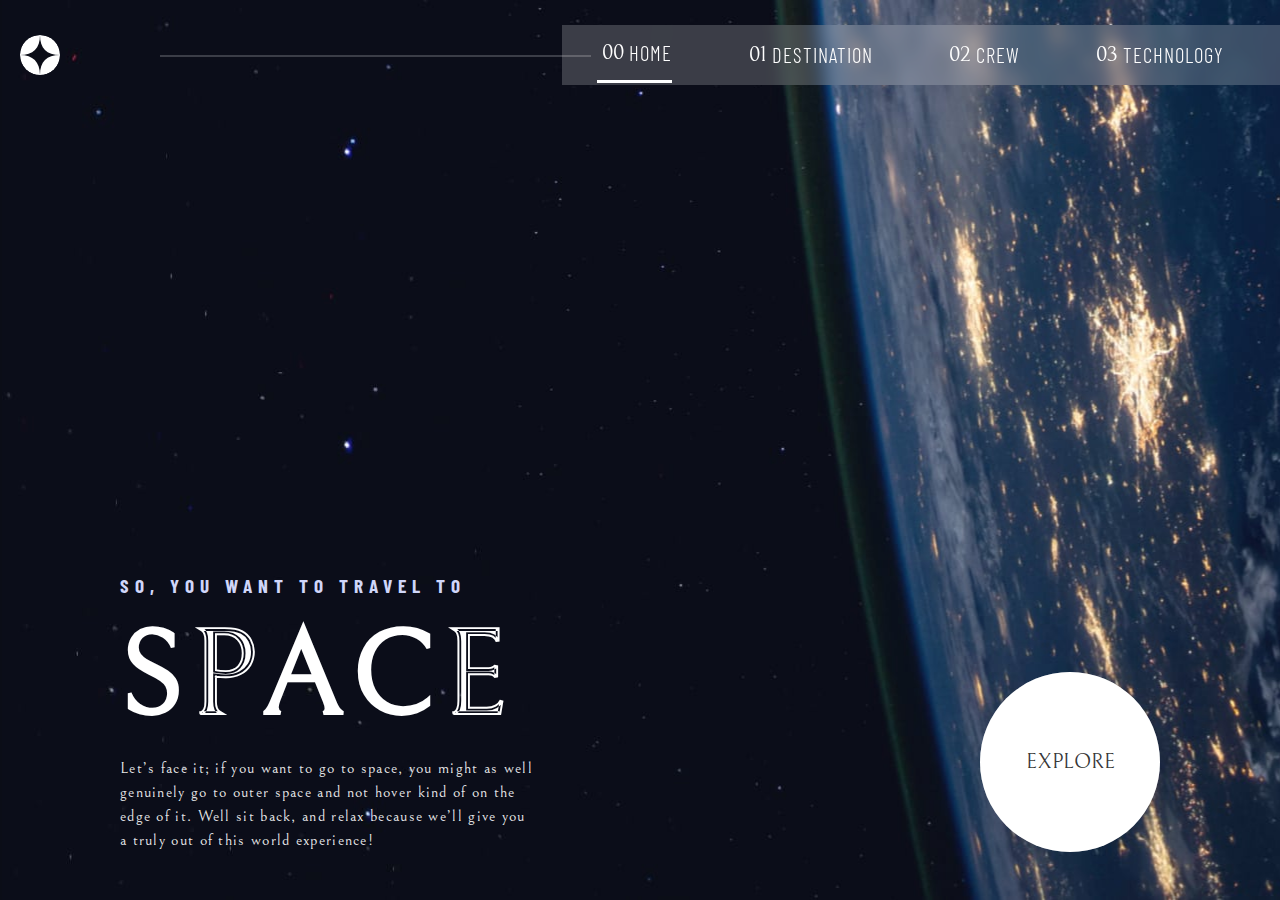
==== index.html @ 701c92e3 "commited" ====
<!DOCTYPE html>
<html lang="en">
<head>
  <meta charset="UTF-8">
  <meta name="viewport" content="width=device-width, initial-scale=1.0">

  <link rel="icon" type="image/png" sizes="32x32" href="./assets/favicon-32x32.png">
  <link rel="stylesheet" href="starter-code/shared/shared.css">
  <link rel="stylesheet" href="home.css">
  
  <title>Frontend Mentor | Space tourism website</title>
</head>
<body id="body">
  <header class="nav-container">
    <nav class="nav-bar">
      <div class="nav-logo"> </div>

      <div class="btn-container" onclick="myFunction()">
        <div class="bar1"></div>
        <div class="bar2"></div>
        <div class="bar3"></div>
      </div>
      <ul class="nav-ul">
        <li><a href="#" class="active"><span>00</span> HOME</a></li>
        <li><a href="starter-code/destination/destination-moon.html"><span>01</span> DESTINATION</a></li>
        <li><a href="starter-code/crew/crew-commander.html"><span>02</span> CREW</a></li>
        <li><a href="starter-code/technology/tech.html"><span>03</span> TECHNOLOGY</a></li>
      </ul>
    </nav>

  </header>

  <main class="main-container">
    <div class="main-text">
      <h1> So, you want to travel to <span>SPACE</span></h1>
      <p>  Let’s face it; if you want to go to space, you might as well genuinely go to 
        outer space and not hover kind of on the edge of it. Well sit back, and relax 
        because we’ll give you a truly out of this world experience!</p>
    </div>

    <div class="main-button">
      <a href="starter-code/destination/destination-moon.html">EXPLORE</a>
    </div>
  </main>


  <script src="starter-code/shared/shared.js"></script>
</body>
</html>
---- starter-code/shared/shared.css ----
@import url('https://fonts.googleapis.com/css2?family=Barlow+Condensed:ital,wght@0,100;0,200;1,100;1,200&family=Bellefair&display=swap');


:root{
    --clr-dark: 11, 13, 23;
    --clr-light: 208, 214, 249;
    --clr-white: 255, 255, 255;
}

*, *::after, *::before{
    margin: 0;
    padding: 0;
    box-sizing: border-box;
}

body{
    overflow-x: hidden;
   background-color: rgba(var(--clr-dark));
}
/*mobile nav-bar*/
/*menu toggle*/
.btn-container{
    display: inline-block;
    cursor: pointer;
    z-index: 3;
}

.bar1, .bar2, .bar3{
    width: 22px;
    height: 3px;
    background-color: white;
    margin: 5px 0;
    transition: 0.45s;
}

.change .bar1{
    transform: rotate(-45deg) translate(-11px, 6px);
}

.change .bar2{
opacity: 0;
}

.change .bar3{
    transform: rotate(45deg) translate(-5px, 0px);
}
/*end of menu toggle*/


.nav-ul{
    list-style: none;
    display: block;
    height: 100vh;
    width: 70%;
    position: absolute;
    right: 0;
    top: 0;
    background-color: rgba(255, 255, 255, .3);
    backdrop-filter: blur(1rem);
    padding: 90px 15px 0;
    margin-top: 0;
    transform: translateX(100%);
    transition: .5s ease;
    z-index: 2;
    font-family: 'Barlow Condensed', sans-serif;


}

ul.change{
    transform: translateX(0%); 
}

.nav-ul li{
    margin: 34px 0;
    display: block;
}
.nav-ul a{
    color: white;
    text-decoration: none;
    font-size: 1.7rem;
    font-weight: 500;
    letter-spacing: 3px;
    cursor: pointer;

}
.nav-ul a span{
    margin: 0 9px;
    font-family: 'Bellefair', serif;
    font-weight: 600;
    letter-spacing: 2px;
}
.nav-bar{
    display: flex;
    align-items: center;
    justify-content: space-between;
    padding: 15px 15px;
    overflow-x: hidden;
}
.nav-logo{
    height: 35px;
    width: 35px;
    background: url("../assets/shared/logo.svg") center/contain no-repeat;
    border-radius: 50%;
}

/*end of mobile nav-bar*/

 /*the titles*/
.sec-title{
    font-size: 1.4rem;
    letter-spacing: 4px;
    font-family: 'Barlow Condensed', sans-serif;
    text-align: center;
}
.sec-title span{
    margin-right: 15px;
    color: rgba(255, 255, 255, .6);
}

@media only screen and (min-width:560px) {
    .btn-container{
        display: none;
    }

    .nav-bar{
        padding: 15px 0px 0 35px;
        align-items: center;
    }
    .nav-ul{
        display: flex;
        align-items: center;
        justify-content: center;
        height: 60px;
        max-width: 550px;
        width: 75%;
        position: absolute;
        right: 0;
        top: 0;
        padding: 0;
        margin: 0;
        transform: none;
        transition: .5s ease;
        z-index: 2;
        padding-left: 20px;
        background-color: rgba(255, 255, 255, .1);
        backdrop-filter: blur(.1rem);
    }

   

    .nav-ul li{
        display: inline-block;
        margin: 0 13px;
    }
    .nav-ul a{
        color: white;
        font-size: 1.2rem;
        font-weight: 500;
        letter-spacing: 1.5px;
        transition: .4s ease all;
        padding-bottom: 17px;
        
    }
    .nav-ul a.active{
        border-bottom: 3px solid white;
    }

    .nav-ul a:hover, 
    .nav-ul a:focus{
        border-bottom: 3px solid rgba(var(--clr-white), .7);
    }

    .nav-ul a span{
    display: none;
    }

    .nav-logo{
        height: 40px;
        width: 40px;
        background: url("../assets/shared/logo.svg") center/contain no-repeat;
        border-radius: 50%;
    }
    /*end of nav section*/

    /*the titles*/
    .sec-title{
        text-align: left;
    }
    
}

@media only screen and (min-width:950px) {
    .nav-container{
        margin: 10px 0;
        padding-left: 20px;
    }

     .nav-bar{
        padding: 15px 0px;
    }

    .nav-ul li{
        margin: 18px 10px 5px;
        padding-bottom: 0;
    }


    .nav-ul{
        display: flex;
        align-items: center;
        height: 60px;
        max-width: 70%;
        width: 57%;
        position: relative;
        right: 0;
        top: 0;
        padding: 0 20px 0 0;
        margin: 0;
        transform: none;
        transition: .5s ease;
        z-index: 2;
        background-color: rgba(255, 255, 255, .2);
        backdrop-filter: blur(.5rem);
        justify-content: space-around;
    }

    .nav-ul::after{
        content: "";
        width: 60%;
        height: 2px;
        position: absolute;
        top: 30px;
        right: 96%;
        background-color: rgba(255, 255, 255, .2);
    }
    
    .nav-ul a{
        font-size: 1.3rem;
        padding-bottom: 15px;
        letter-spacing: 1px;
        font-weight: 300;
        margin-left: 0;
        display: flex;
        justify-content: center;
        align-items: center;
    }

    .nav-ul a span{
        display: inline-block;
        margin: 0 5px;
        border-bottom: none;
        font-size: 1.4rem;
        letter-spacing: 0;
        font-weight: 500;
        }
    /*the titles*/
        .sec-title{
            text-align: left;
            padding-left: 1.4rem;
        }
}
---- home.css ----
@import url('https://fonts.googleapis.com/css2?family=Barlow+Condensed:ital,wght@0,100;0,200;1,100;1,200&family=Bellefair&display=swap');


:root{
    --clr-dark: 11, 13, 23;
    --clr-light: 208, 214, 249;
    --clr-white: 255, 255, 255;
}


*{
    margin: 0;
    padding: 0;
    box-sizing: border-box;
}
#body{
    background: url("starter-code/assets/home/background-home-mobile.jpg") bottom/cover no-repeat rgba(var(--clr-dark));
}





/*main section*/
.main-text{
    text-align: center;
    width: 93%;
    margin: 3rem auto 8rem;
}

.main-text h1{
    text-transform: uppercase;
    font-size: 1.4rem;
    line-height: 1.4;
    color: rgba(var(--clr-light));
    font-family: 'Barlow Condensed', sans-serif;
    letter-spacing: 4px;
}

.main-text h1 span{
    display: block;
    font-size: 5rem;
    color: rgba(var(--clr-white));
    font-family: 'Bellefair', serif;
    letter-spacing: 7px;
    margin-bottom: 1rem;
}

.main-text p{
    line-height: 1.5;
    font-size: 1.1rem;
    color: rgba(255, 255, 255, .9);
    font-family: 'Bellefair', serif;
}

.main-button{
    margin-bottom: 4rem;
}

.main-button a{
    width: 150px;
    height: 150px;
    display: flex;
    align-items: center;
    justify-content: center;
    border-radius: 50%;
    background-color: white;
    margin: 0 auto;
    text-decoration: none;
    color: rgba(0, 0, 0, .8);
    font-size: 1.3rem;
    position: relative;
    z-index: 1;
    font-family: 'Bellefair', serif;
    font-weight: 400;
}

.main-button a::after{
    content: "";
    width: 100%;
    height: 100%;
    top: 0;
    left: 0;
    border-radius:inherit ;
    background-color: rgba(var(--clr-white), .4);
    position: absolute;
    z-index: -1;
    transition: .5s ease transform;
}
.main-button a:hover::after,
.main-button a:focus::after {
    transform: scale(1.5);
}

/*end of main section*/



@media only screen and (min-width:560px){
    #body{
        background: url("starter-code/assets/home/background-home-tablet.jpg") center/cover no-repeat rgba(var(--clr-dark));
        background-position: 50% 25%;
    }

    .main-container{
        max-width:550px ;
        margin: 0 auto;
        display: flex;
        flex-direction: column;
        align-items: center;
        justify-content: space-between;
    }

    .main-text{
        margin: 6rem auto 9rem;
    }
    .main-text h1{
        font-size: 1.4rem;

    }
    .main-text h1 span{
        font-size: 9rem;
        letter-spacing: 5px;
        margin-bottom: 0;
    }
    .main-text p{
        font-size: 1rem;
    }

    .main-button{
        margin-top: 0rem;
    }
    .main-button a{
        width: 180px;
        height: 180px;
    }

}




@media only screen and (min-width:950px){
    #body{
        background: url("starter-code/assets/home/background-home-desktop.jpg") no-repeat rgba(var(--clr-dark));
        background-position: -1% 50%;
        background-size: cover;
        display: flex;
        flex-direction: column;
        justify-content: space-between;
        height: 100vh;
        
    }

        .main-container{
            max-width: 1100px ;
            margin: 0 auto 3rem;
            display: flex;
            flex-direction: row;
            align-items: center;
            justify-content: space-between;
            border: 1px solid whie;
            padding: 0 30px;
        
        }

        .main-text{
            max-width: 40%;
            margin: 0;
            text-align: left;
        }
        .main-button{
            max-width: 30%;
            margin: 0;
            height: 100%;
            display: flex;
            align-items:flex-end ;
            
        }
        .main-text h1{
            font-size: 1.2rem;
            letter-spacing: 6px;
        }

        .main-text h1 span{
            font-size: 7.5rem;
            letter-spacing: 8px;
            line-height: 1.3;
            margin-bottom: 0;
            padding: 0;
        }
        .main-text p{
            font-size: 1rem;
            letter-spacing: 1.3px;
            font-weight: 100;
        }
    
        .main-button a{
            width: 180px;
            height: 180px;
        }
    
}
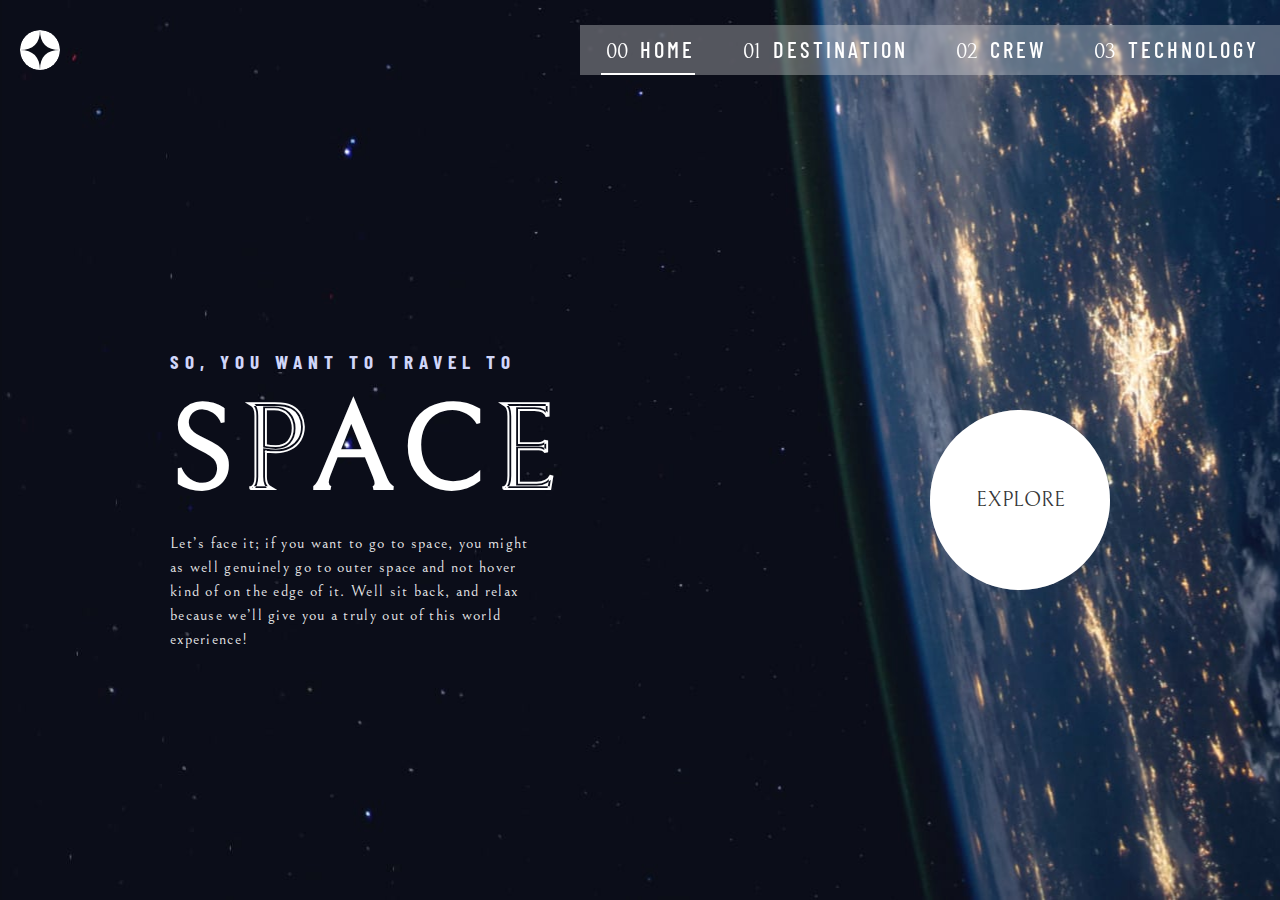
==== commit dc82dbf5: "updated" ====
--- a/index.html
+++ b/index.html
@@ -3,8 +3,7 @@
 <head>
   <meta charset="UTF-8">
   <meta name="viewport" content="width=device-width, initial-scale=1.0">
-
-  <link rel="icon" type="image/png" sizes="32x32" href="./assets/favicon-32x32.png">
+  <link rel="stylesheet" href="starter-code/cssresets.css">
   <link rel="stylesheet" href="starter-code/shared/shared.css">
   <link rel="stylesheet" href="home.css">
   
--- a/starter-code/shared/shared.css
+++ b/starter-code/shared/shared.css
@@ -12,7 +12,13 @@
     padding: 0;
     box-sizing: border-box;
 }
-
+html,
+body {
+    height: 100%;
+}
+section{
+    margin: 0 auto;
+}
 body{
     overflow-x: hidden;
    background-color: rgba(var(--clr-dark));
@@ -49,26 +55,25 @@
 
 .nav-ul{
     list-style: none;
-    display: block;
+    transform: translateX(100%);
     height: 100vh;
     width: 70%;
     position: absolute;
     right: 0;
     top: 0;
-    background-color: rgba(255, 255, 255, .3);
-    backdrop-filter: blur(1rem);
+    background-color: rgba(169, 169, 169, 1);
     padding: 90px 15px 0;
     margin-top: 0;
-    transform: translateX(100%);
-    transition: .5s ease;
+    transition: .5s ease all;
     z-index: 2;
     font-family: 'Barlow Condensed', sans-serif;
+    overflow: hidden;
 
 
 }
 
 ul.change{
-    transform: translateX(0%); 
+    transform: translateX(0);
 }
 
 .nav-ul li{
@@ -78,8 +83,8 @@
 .nav-ul a{
     color: white;
     text-decoration: none;
-    font-size: 1.7rem;
-    font-weight: 500;
+    font-size: 1.8rem;
+    font-weight: 600;
     letter-spacing: 3px;
     cursor: pointer;
 
@@ -130,10 +135,10 @@
     .nav-ul{
         display: flex;
         align-items: center;
-        justify-content: center;
+        justify-content: space-around;
         height: 60px;
-        max-width: 550px;
-        width: 75%;
+        min-width: 450px;
+        max-width: 600px;
         position: absolute;
         right: 0;
         top: 0;
@@ -155,9 +160,9 @@
     }
     .nav-ul a{
         color: white;
-        font-size: 1.2rem;
+        font-size: 1.3rem;
         font-weight: 500;
-        letter-spacing: 1.5px;
+        /* letter-spacing: 1.5px;  */
         transition: .4s ease all;
         padding-bottom: 17px;
         
@@ -201,49 +206,38 @@
     }
 
     .nav-ul li{
-        margin: 18px 10px 5px;
-        padding-bottom: 0;
+        margin: auto 15px;
+        /* padding-bottom: 0; */
     }
 
 
     .nav-ul{
         display: flex;
         align-items: center;
-        height: 60px;
-        max-width: 70%;
-        width: 57%;
-        position: relative;
-        right: 0;
-        top: 0;
-        padding: 0 20px 0 0;
-        margin: 0;
-        transform: none;
+        height: 50px;
+        min-width: 700px;
+        max-width: 600px;
+        position: initial;
+        padding: 0;
+        margin: 0; 
         transition: .5s ease;
-        z-index: 2;
-        background-color: rgba(255, 255, 255, .2);
-        backdrop-filter: blur(.5rem);
-        justify-content: space-around;
-    }
-
-    .nav-ul::after{
+        background-color: rgba(255, 255, 255, .3);
+    }
+
+    /* .nav-ul::after{
         content: "";
-        width: 60%;
+        min-width: 60%;
         height: 2px;
         position: absolute;
-        top: 30px;
+        top: 25px;
         right: 96%;
-        background-color: rgba(255, 255, 255, .2);
-    }
-    
+        background-color: rgba(255, 255, 255, .3);
+    }
+     */
     .nav-ul a{
-        font-size: 1.3rem;
-        padding-bottom: 15px;
-        letter-spacing: 1px;
-        font-weight: 300;
-        margin-left: 0;
-        display: flex;
-        justify-content: center;
-        align-items: center;
+        font-size: 1.4rem;
+        padding-bottom: 11px;
+
     }
 
     .nav-ul a span{
--- a/home.css
+++ b/home.css
@@ -14,7 +14,10 @@
     box-sizing: border-box;
 }
 #body{
-    background: url("starter-code/assets/home/background-home-mobile.jpg") bottom/cover no-repeat rgba(var(--clr-dark));
+    background: url("starter-code/assets/home/background-home-mobile.jpg") no-repeat rgba(var(--clr-dark));
+    background-position: 50% 30%;
+    background-size: cover;
+    height: 100%;
 }
 
 
@@ -25,7 +28,7 @@
 .main-text{
     text-align: center;
     width: 93%;
-    margin: 3rem auto 8rem;
+    margin: 2rem auto 6rem;
 }
 
 .main-text h1{
@@ -54,7 +57,7 @@
 }
 
 .main-button{
-    margin-bottom: 4rem;
+    margin-bottom: 1rem;
 }
 
 .main-button a{
@@ -98,8 +101,9 @@
 
 @media only screen and (min-width:560px){
     #body{
-        background: url("starter-code/assets/home/background-home-tablet.jpg") center/cover no-repeat rgba(var(--clr-dark));
-        background-position: 50% 25%;
+        background: url("starter-code/assets/home/background-home-tablet.jpg")  no-repeat rgba(var(--clr-dark));
+        background-position: 50% 10%;
+        background-size: cover;
     }
 
     .main-container{
@@ -112,7 +116,7 @@
     }
 
     .main-text{
-        margin: 6rem auto 9rem;
+        margin: 4rem auto 7rem;
     }
     .main-text h1{
         font-size: 1.4rem;
@@ -153,13 +157,13 @@
     }
 
         .main-container{
-            max-width: 1100px ;
-            margin: 0 auto 3rem;
+            max-width: 1000px ;
+            /* margin: 0 auto 6rem; */
+            margin: auto;
             display: flex;
             flex-direction: row;
             align-items: center;
             justify-content: space-between;
-            border: 1px solid whie;
             padding: 0 30px;
         
         }
@@ -174,7 +178,7 @@
             margin: 0;
             height: 100%;
             display: flex;
-            align-items:flex-end ;
+            align-items:center;
             
         }
         .main-text h1{
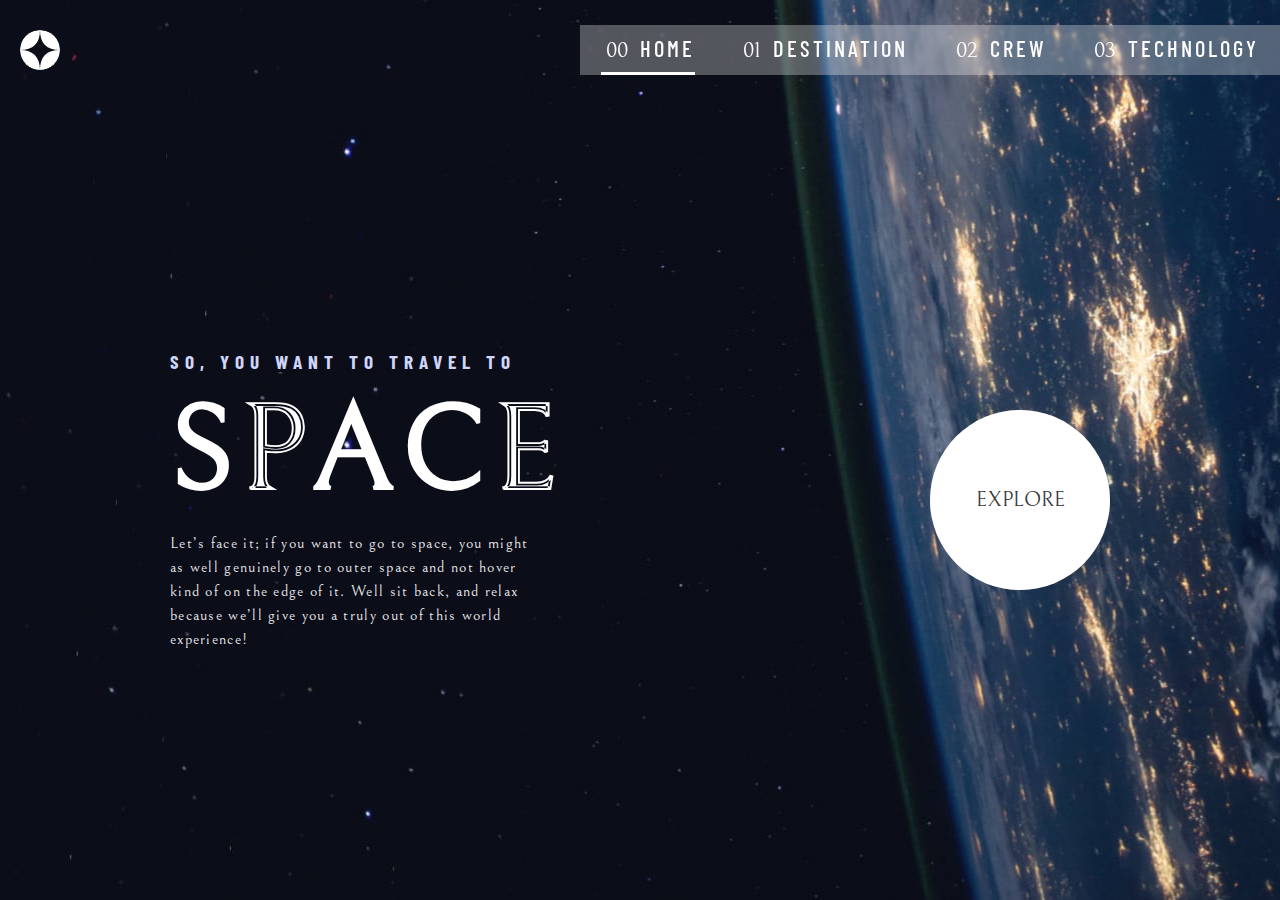
==== commit 1698e335: "ok" ====
--- a/index.html
+++ b/index.html
@@ -7,7 +7,7 @@
   <link rel="stylesheet" href="starter-code/shared/shared.css">
   <link rel="stylesheet" href="home.css">
   
-  <title>Frontend Mentor | Space tourism website</title>
+  <title>My Space page</title>
 </head>
 <body id="body">
   <header class="nav-container">
--- a/starter-code/cssresets.css
+++ b/starter-code/cssresets.css
@@ -0,0 +1,40 @@
+
+
+html, body, div, span, object, iframe,
+h1, h2, h3, h4, h5, h6, p,  ol, ul, li,
+fieldset, form, label, footer, header, menu, nav, section, summary,
+time, mark, audio, video {
+    margin:0;
+    padding:0;
+    border:0;
+    outline:0;
+    font-size:100%;
+    background:transparent;
+}
+
+body {
+    line-height:1;
+}
+
+article,aside,details,figcaption,figure,
+footer,header,hgroup,menu,nav,section {
+    display:block;
+}
+
+nav ul {
+    list-style:none;
+}
+
+
+a {
+    margin:0;
+    padding:0;
+    font-size:100%;
+    vertical-align:baseline;
+    background:transparent;
+}
+
+
+input, select {
+    vertical-align:middle;
+}
--- a/starter-code/shared/shared.css
+++ b/starter-code/shared/shared.css
@@ -21,7 +21,7 @@
 }
 body{
     overflow-x: hidden;
-   background-color: rgba(var(--clr-dark));
+   background-color: rgb(var(--clr-dark));
 }
 /*mobile nav-bar*/
 /*menu toggle*/
@@ -55,7 +55,7 @@
 
 .nav-ul{
     list-style: none;
-    transform: translateX(100%);
+    display: none;
     height: 100vh;
     width: 70%;
     position: absolute;
@@ -73,7 +73,7 @@
 }
 
 ul.change{
-    transform: translateX(0);
+    display: block;
 }
 
 .nav-ul li{
@@ -224,16 +224,6 @@
         background-color: rgba(255, 255, 255, .3);
     }
 
-    /* .nav-ul::after{
-        content: "";
-        min-width: 60%;
-        height: 2px;
-        position: absolute;
-        top: 25px;
-        right: 96%;
-        background-color: rgba(255, 255, 255, .3);
-    }
-     */
     .nav-ul a{
         font-size: 1.4rem;
         padding-bottom: 11px;
--- a/home.css
+++ b/home.css
@@ -14,10 +14,11 @@
     box-sizing: border-box;
 }
 #body{
-    background: url("starter-code/assets/home/background-home-mobile.jpg") no-repeat rgba(var(--clr-dark));
+    background: url("starter-code/assets/home/background-home-mobile.jpg") no-repeat rgba(var(--clr-dark),1);
     background-position: 50% 30%;
     background-size: cover;
     height: 100%;
+    overflow-x: ;
 }
 
 
@@ -35,7 +36,7 @@
     text-transform: uppercase;
     font-size: 1.4rem;
     line-height: 1.4;
-    color: rgba(var(--clr-light));
+    color: rgba(var(--clr-light),1);
     font-family: 'Barlow Condensed', sans-serif;
     letter-spacing: 4px;
 }
@@ -43,7 +44,7 @@
 .main-text h1 span{
     display: block;
     font-size: 5rem;
-    color: rgba(var(--clr-white));
+    color: rgba(var(--clr-white),1);
     font-family: 'Bellefair', serif;
     letter-spacing: 7px;
     margin-bottom: 1rem;
@@ -101,7 +102,7 @@
 
 @media only screen and (min-width:560px){
     #body{
-        background: url("starter-code/assets/home/background-home-tablet.jpg")  no-repeat rgba(var(--clr-dark));
+        background: url("starter-code/assets/home/background-home-tablet.jpg")  no-repeat rgba(var(--clr-dark),1);
         background-position: 50% 10%;
         background-size: cover;
     }
@@ -146,7 +147,7 @@
 
 @media only screen and (min-width:950px){
     #body{
-        background: url("starter-code/assets/home/background-home-desktop.jpg") no-repeat rgba(var(--clr-dark));
+        background: url("starter-code/assets/home/background-home-desktop.jpg") no-repeat rgba(var(--clr-dark),1);
         background-position: -1% 50%;
         background-size: cover;
         display: flex;
